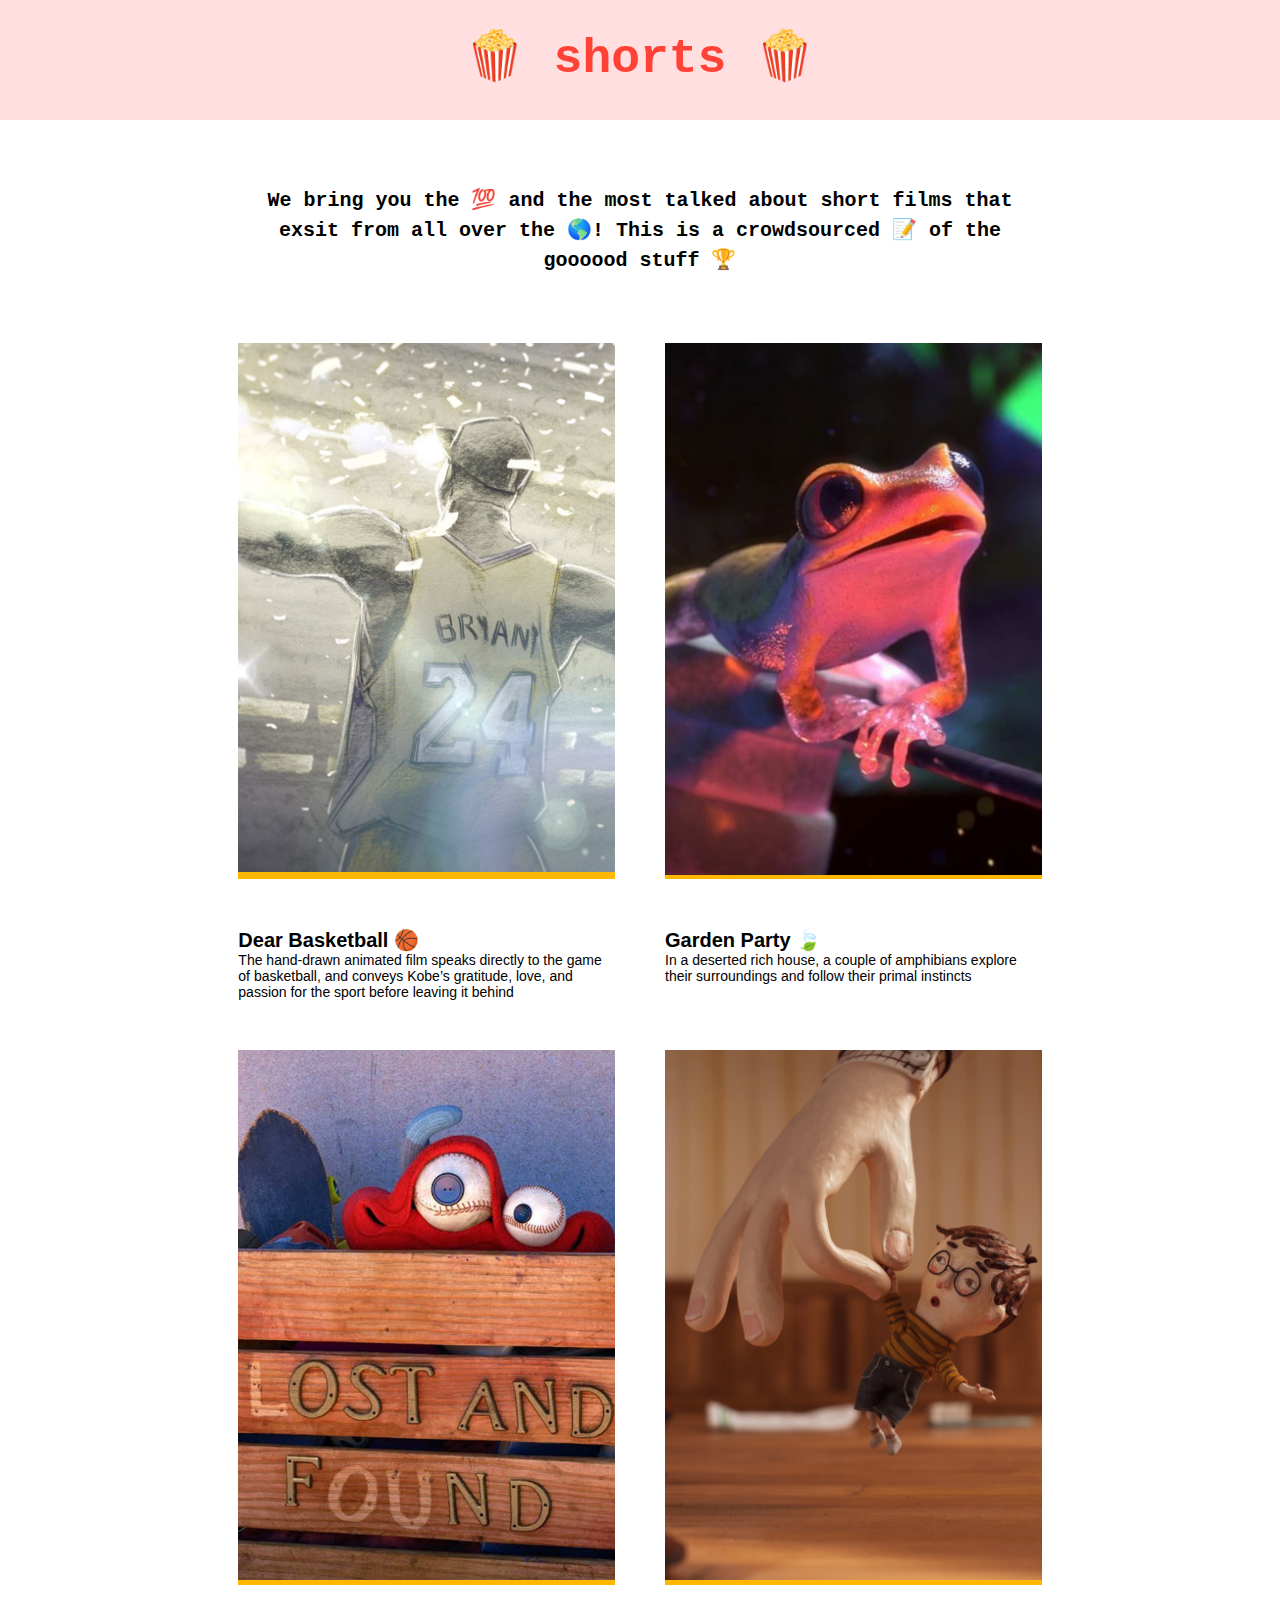
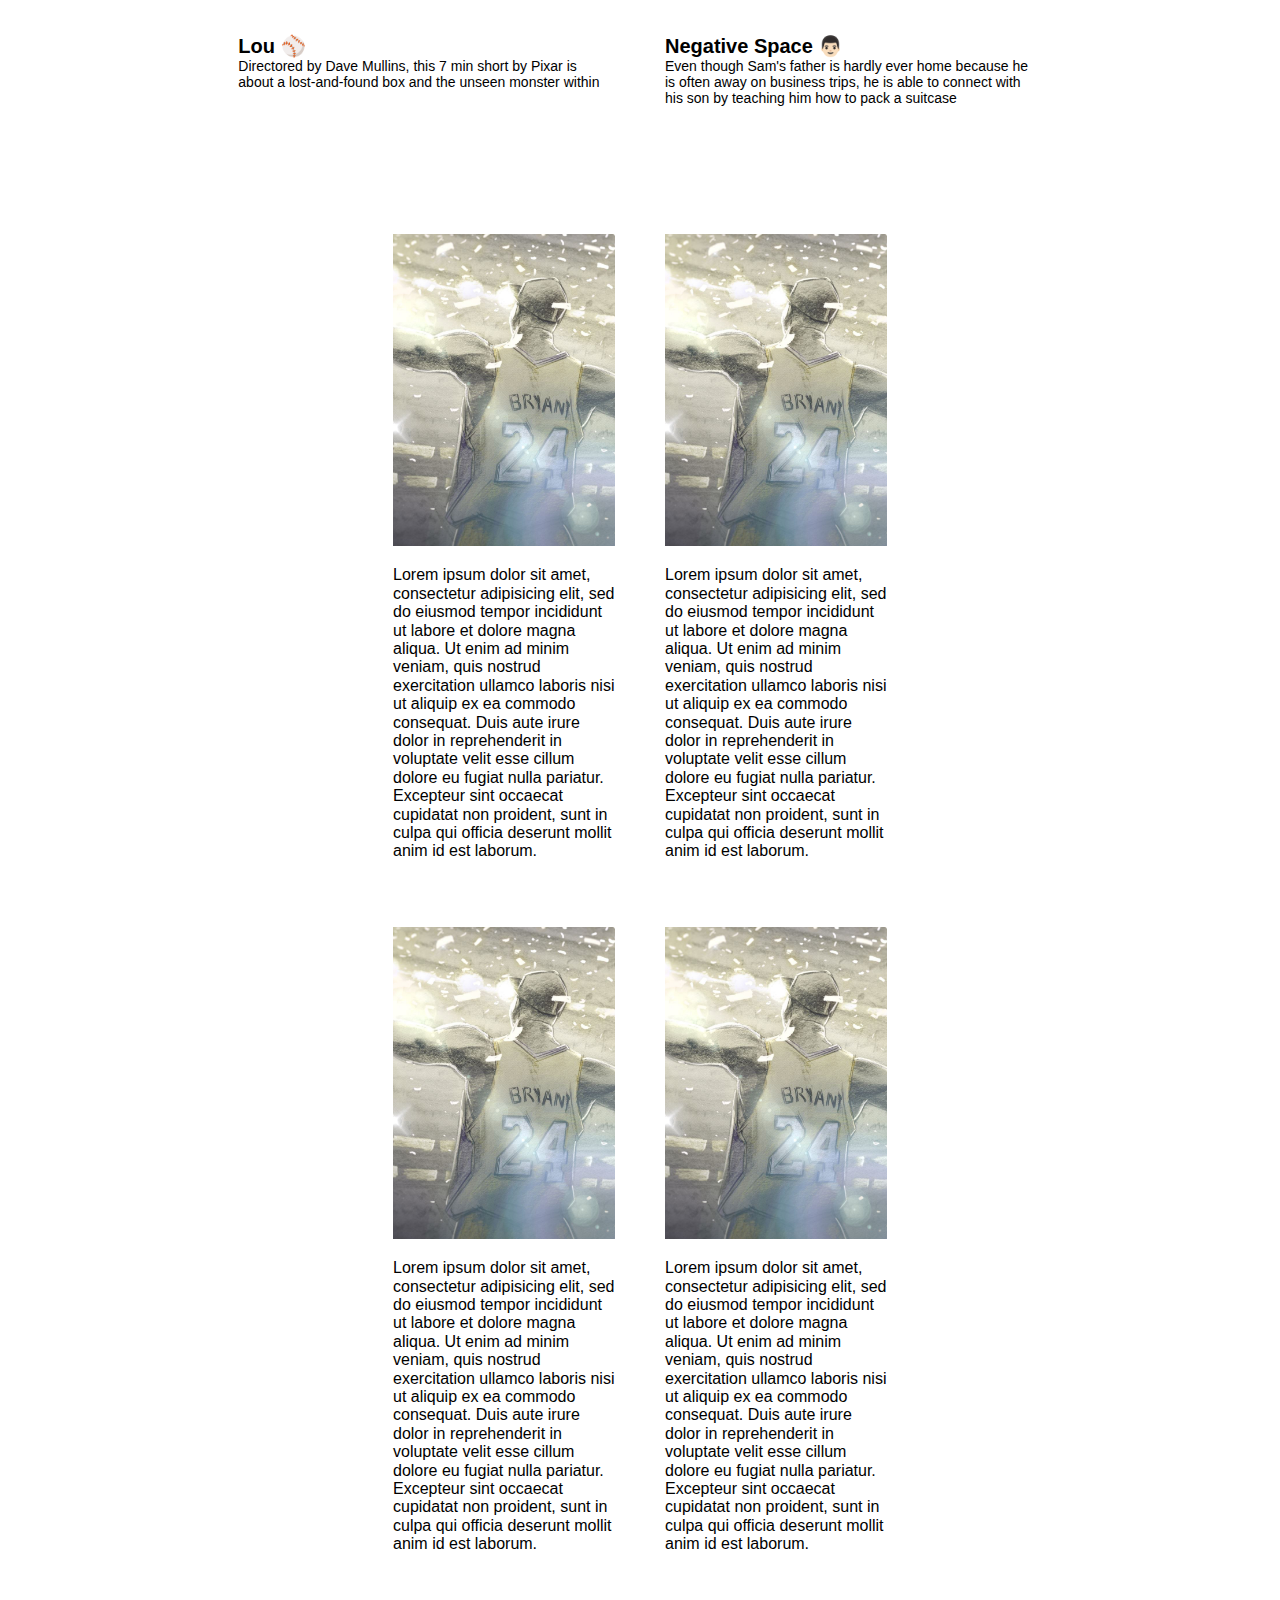
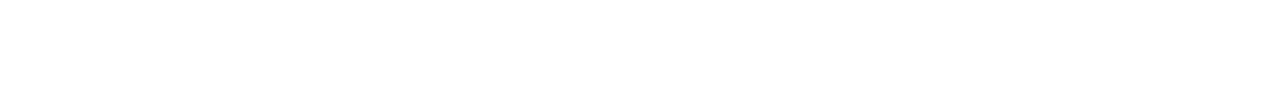
==== index.html @ a60f4f0e "Initial commit" ====
<!DOCTYPE html>
<html lang="en">

<head>
  <meta charset="UTF-8">
  <meta name="viewport" content="width=device-width, initial-scale=1.0">

  <!-- Set a page title -->
  <title>Starter Project</title>

  <!-- Site Styles -->
  <link rel="stylesheet" href="/css/tachyons.min.css">
  <link rel="stylesheet" href="/css/main.css">
</head>

<body>
  <div class="container1">
    <!-- Delete the example and start coding here! -->

    <!-- title -->
    <div class="item1">
      <h1 class="code f1 grow red">
      🍿 shorts 🍿</h1>
    </div>

    <!-- sub title -->
    <div class="item2">
      <h2 class="code f4 tc lh-1">
  We bring you the 💯 and the most talked about short films that exsit from all over the 🌎! This is a crowdsourced 📝 of the goooood stuff 🏆</h2>
    </div>

    <!-- picture1 -->
    <div class="item3 grow bg-gold">
      <img src="dear-basketball.jpg" alt="basketball">
    </div>

    <!-- picture2 -->
    <div class="item4 grow bg-gold">
      <img src="garden-party.jpg" alt="gardenparty">
    </div>

    <!-- text for picture1 -->
    <div class="item5">
      <h3 class="helvetica f4 ma0"> Dear Basketball 🏀 </h3>
      <h4 class="helvetica fw4 f6 ma0">
      The hand-drawn animated film speaks directly to the game of basketball, and conveys Kobe’s gratitude, love, and passion for the sport before leaving it behind </h4>
    </div>

    <!-- text for picture2 -->

    <div class="item6">
      <h3 class="helvetica f4 ma0"> Garden Party 🍃 </h3>
      <h4 class="helvetica fw4 f6 ma0">In a deserted rich house, a couple of amphibians explore their surroundings and follow their primal instincts</h4>
    </div>

    <!-- picture3 -->
    <div class="item7 grow bg-gold">
      <img src="lou.jpg" alt="lou">
    </div>

    <!-- picture4 -->
    <div class="item8 grow bg-gold">
      <img src="negative-space.jpg" alt="lou">
    </div>

    <!-- text for picture3 -->
    <div class="item9">
      <h3 class="helvetica f4 ma0"> Lou ⚾️ </h3>
      <h4 class="helvetica fw4 f6 ma0">Directored by Dave Mullins, this 7 min short by Pixar is about a lost-and-found box and the unseen monster within
    </h4>
    </div>

    <!-- text for picture4 -->
    <div class="item10">
      <h3 class="helvetica f4 ma0"> Negative Space 👨🏻</h3>
      <h4 class="helvetica fw4 f6 ma0">Even though Sam's father is hardly ever home because he is often away on business trips, he is able to connect with his son by teaching him how to pack a suitcase
    </h4>
    </div>



    <!-- <form>
      <div class="item7">
        <label for="name">Name:</label>
        <input type="text" id="name" name="user_name">
        <label for="mail">E-mail:</label>
        <input type="email" id="mail" name="user_mail">
        <label for="msg">Message:</label>
        <textarea id="msg" name="user_message"></textarea>
      </div>
    </form> -->
  </div>
  <div class="dangrid w-100 pa3 helvetica fw1 pa2-m pa6-l">
    <div>
      <img src="dear-basketball.jpg" alt="basketball">
      <p>Lorem ipsum dolor sit amet, consectetur adipisicing elit, sed do eiusmod tempor incididunt ut labore et dolore magna aliqua. Ut enim ad minim veniam, quis nostrud exercitation ullamco laboris nisi ut aliquip ex ea commodo consequat. Duis aute irure
        dolor in reprehenderit in voluptate velit esse cillum dolore eu fugiat nulla pariatur. Excepteur sint occaecat cupidatat non proident, sunt in culpa qui officia deserunt mollit anim id est laborum.</p>
    </div>
    <div>
      <img src="dear-basketball.jpg" alt="basketball">
      <p>Lorem ipsum dolor sit amet, consectetur adipisicing elit, sed do eiusmod tempor incididunt ut labore et dolore magna aliqua. Ut enim ad minim veniam, quis nostrud exercitation ullamco laboris nisi ut aliquip ex ea commodo consequat. Duis aute irure
        dolor in reprehenderit in voluptate velit esse cillum dolore eu fugiat nulla pariatur. Excepteur sint occaecat cupidatat non proident, sunt in culpa qui officia deserunt mollit anim id est laborum.</p>
    </div>
    <div>
      <img src="dear-basketball.jpg" alt="basketball">
      <p>Lorem ipsum dolor sit amet, consectetur adipisicing elit, sed do eiusmod tempor incididunt ut labore et dolore magna aliqua. Ut enim ad minim veniam, quis nostrud exercitation ullamco laboris nisi ut aliquip ex ea commodo consequat. Duis aute irure
        dolor in reprehenderit in voluptate velit esse cillum dolore eu fugiat nulla pariatur. Excepteur sint occaecat cupidatat non proident, sunt in culpa qui officia deserunt mollit anim id est laborum.</p>
    </div>
    <div>
      <img src="dear-basketball.jpg" alt="basketball">
      <p>Lorem ipsum dolor sit amet, consectetur adipisicing elit, sed do eiusmod tempor incididunt ut labore et dolore magna aliqua. Ut enim ad minim veniam, quis nostrud exercitation ullamco laboris nisi ut aliquip ex ea commodo consequat. Duis aute irure
        dolor in reprehenderit in voluptate velit esse cillum dolore eu fugiat nulla pariatur. Excepteur sint occaecat cupidatat non proident, sunt in culpa qui officia deserunt mollit anim id est laborum.</p>
    </div>
  </div>

  <!-- Site JavaScript -->
  <script src="/javascript/toggleClass.js" charset="utf-8"></script>
  <script src="/javascript/main.js" charset="utf-8"></script>
</body>

</html>
---- css/main.css ----
/* ========================================
 * CSS written here will override Tachyons
 * ======================================== */
/* @media (min-width: 600px) {
  .container1 {
    display: grid;
    grid-template-columns: 1fr 1fr;
    background-color: #f6fffe;
  } */

.container1 {
  display: grid;
  grid-template-columns: 0.5fr 1fr 1fr 0.5fr;
  grid-gap: 50px;
  background-color: #ffffff;
  /* @font-face {
    font-family: "Open Sans";
    src: url("/fonts/OpenSans-Regular-webfont.woff2") format("woff2"),
      url("/fonts/OpenSans-Regular-webfont.woff") format("woff");
  } */
}

.item1 {
  grid-column: 1 / -1;
  text-align: center;
  color: #0028ff;
  background-color: #ffdfdf;
}

.item2 {
  grid-column: 2 / -2;
  line-height: 1.5;
}
.item3 {
  grid-column: 2 / 2;
}
.item4 {
  grid-column: 3 / 3;
}

.item5 {
  grid-column: 2 / 2;
}

.item6 {
  grid-column: 3 / 3;
}
.item7 {
  grid-column: 2/ 2;
}
.item8 {
  grid-column: 3/3;
}
.item9 {
  grid-column: 2/2;
}
.item10 {
  grid-column: 3/3;
}

@media (min-width: 600px) {
  .dangrid {
    display: grid;
    grid-gap: 50px;
    grid-template-columns: 1fr 1fr;
    max-width: 750px;
    margin: 0 auto;
  }
}
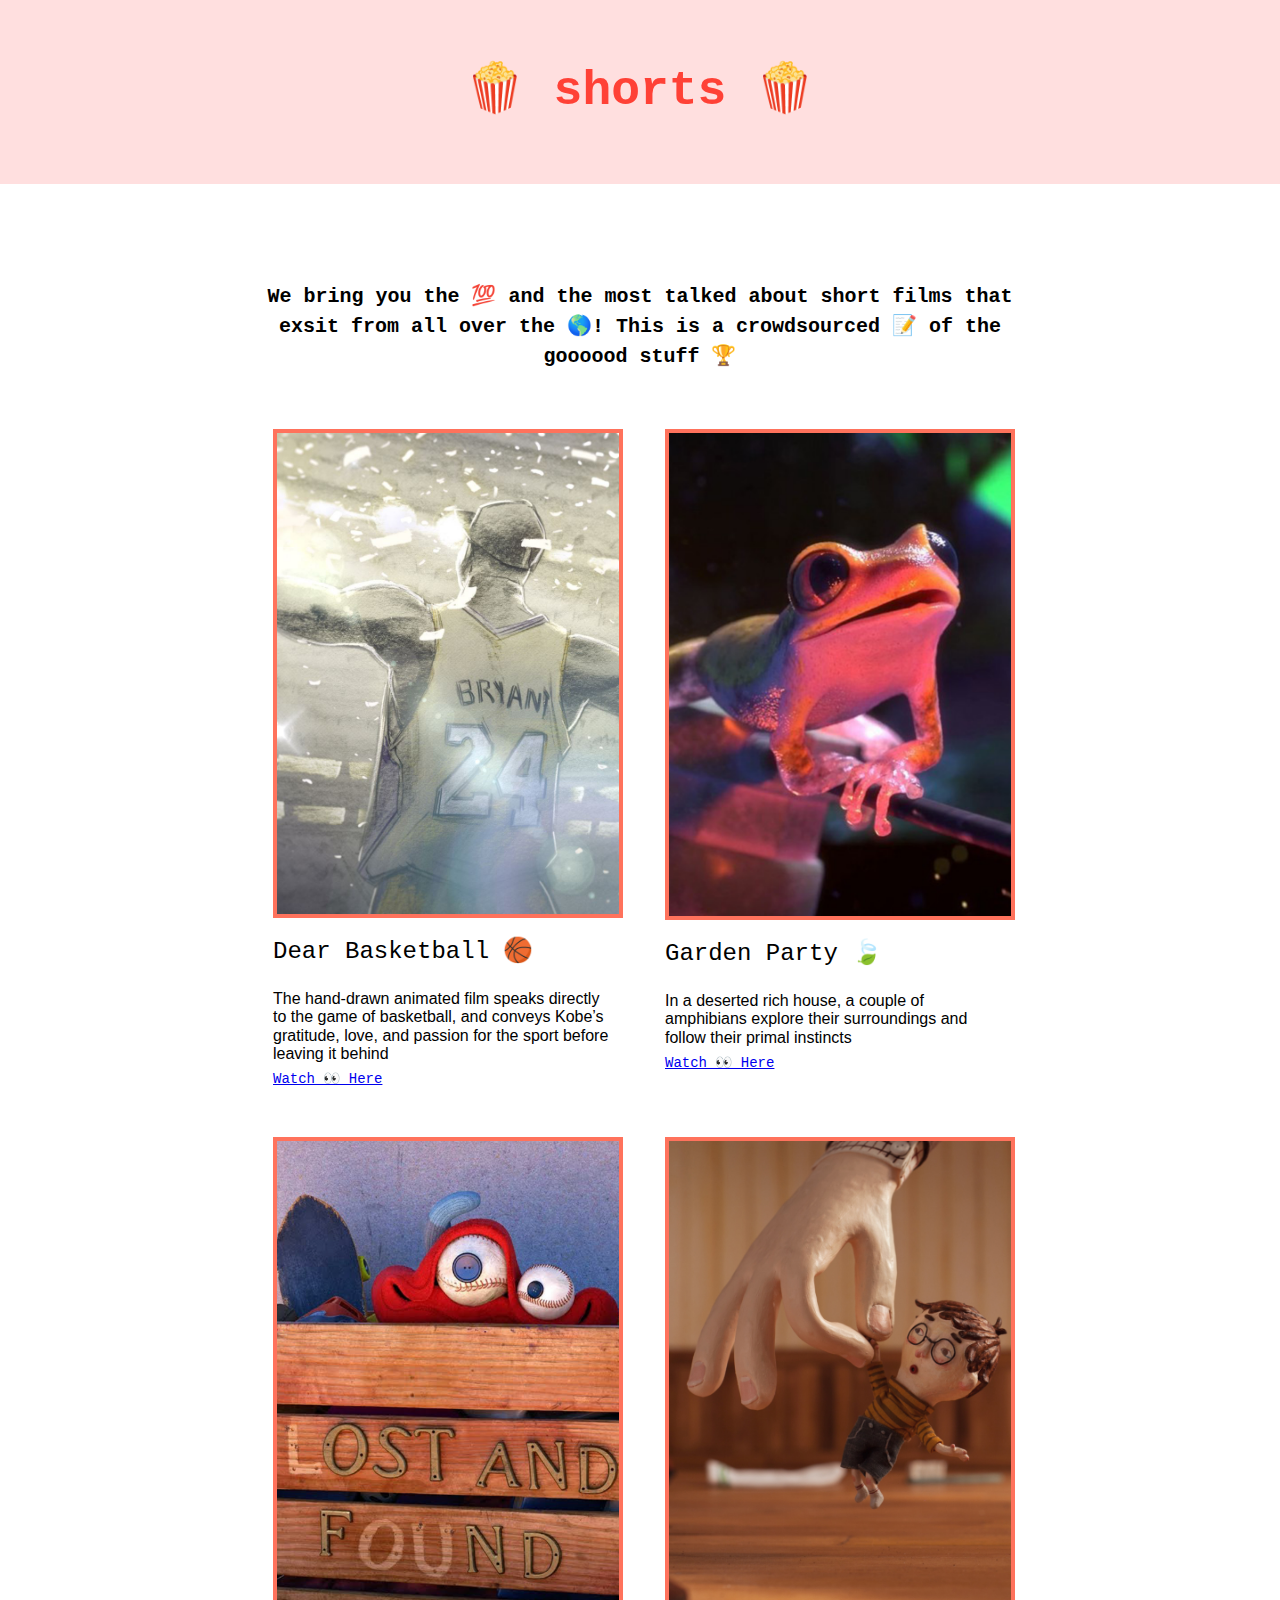
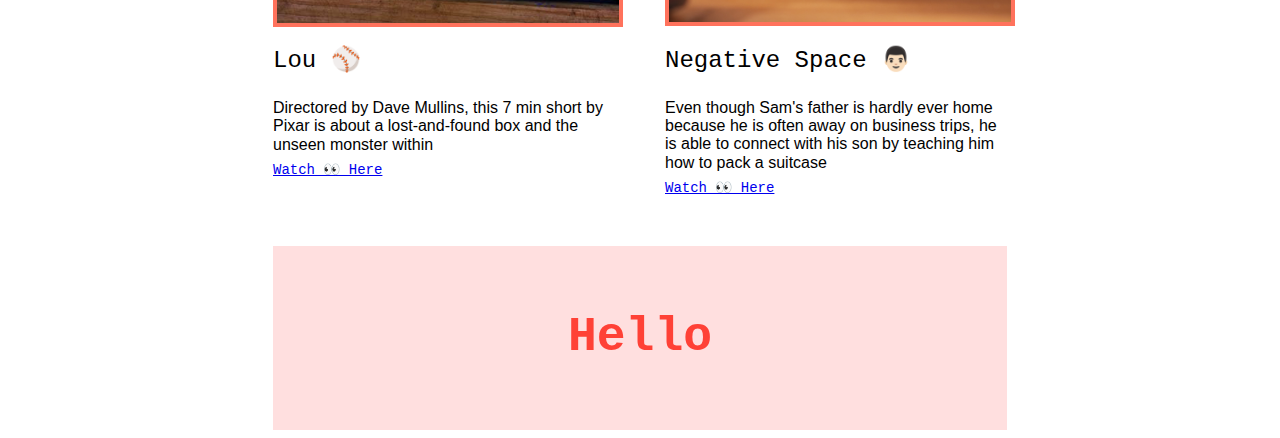
==== commit ea2b2490: "Changes" ====
--- a/index.html
+++ b/index.html
@@ -19,63 +19,63 @@
 
     <!-- title -->
     <div class="item1">
-      <h1 class="code f1 grow red">
+      <h1 class="code f1-l f2-m f3 pv4-l pv2-m pv2 grow red">
       🍿 shorts 🍿</h1>
     </div>
 
     <!-- sub title -->
     <div class="item2">
-      <h2 class="code f4 tc lh-1">
+      <h2 class="code f4-l f4-m f6 tc pv4 lh-1">
   We bring you the 💯 and the most talked about short films that exsit from all over the 🌎! This is a crowdsourced 📝 of the goooood stuff 🏆</h2>
     </div>
 
     <!-- picture1 -->
-    <div class="item3 grow bg-gold">
+    <!-- <div class="item3 grow bg-gold">
       <img src="dear-basketball.jpg" alt="basketball">
-    </div>
+    </div> -->
 
     <!-- picture2 -->
-    <div class="item4 grow bg-gold">
+    <!-- <div class="item4 grow bg-gold">
       <img src="garden-party.jpg" alt="gardenparty">
-    </div>
+    </div> -->
 
     <!-- text for picture1 -->
-    <div class="item5">
+    <!-- <div class="item5">
       <h3 class="helvetica f4 ma0"> Dear Basketball 🏀 </h3>
       <h4 class="helvetica fw4 f6 ma0">
       The hand-drawn animated film speaks directly to the game of basketball, and conveys Kobe’s gratitude, love, and passion for the sport before leaving it behind </h4>
-    </div>
+    </div> -->
 
     <!-- text for picture2 -->
 
-    <div class="item6">
+    <!-- <div class="item6">
       <h3 class="helvetica f4 ma0"> Garden Party 🍃 </h3>
       <h4 class="helvetica fw4 f6 ma0">In a deserted rich house, a couple of amphibians explore their surroundings and follow their primal instincts</h4>
-    </div>
+    </div> -->
 
     <!-- picture3 -->
-    <div class="item7 grow bg-gold">
+    <!-- <div class="item7 grow bg-gold">
       <img src="lou.jpg" alt="lou">
-    </div>
+    </div> -->
 
     <!-- picture4 -->
-    <div class="item8 grow bg-gold">
+    <!-- <div class="item8 grow bg-gold">
       <img src="negative-space.jpg" alt="lou">
-    </div>
+    </div> -->
 
     <!-- text for picture3 -->
-    <div class="item9">
+    <!-- <div class="item9">
       <h3 class="helvetica f4 ma0"> Lou ⚾️ </h3>
       <h4 class="helvetica fw4 f6 ma0">Directored by Dave Mullins, this 7 min short by Pixar is about a lost-and-found box and the unseen monster within
     </h4>
-    </div>
+    </div> -->
 
     <!-- text for picture4 -->
-    <div class="item10">
+    <!-- <div class="item10">
       <h3 class="helvetica f4 ma0"> Negative Space 👨🏻</h3>
       <h4 class="helvetica fw4 f6 ma0">Even though Sam's father is hardly ever home because he is often away on business trips, he is able to connect with his son by teaching him how to pack a suitcase
     </h4>
-    </div>
+    </div> -->
 
 
 
@@ -90,27 +90,38 @@
       </div>
     </form> -->
   </div>
-  <div class="dangrid w-100 pa3 helvetica fw1 pa2-m pa6-l">
+  <div class="dangrid pa2-m pa2-l">
     <div>
-      <img src="dear-basketball.jpg" alt="basketball">
-      <p>Lorem ipsum dolor sit amet, consectetur adipisicing elit, sed do eiusmod tempor incididunt ut labore et dolore magna aliqua. Ut enim ad minim veniam, quis nostrud exercitation ullamco laboris nisi ut aliquip ex ea commodo consequat. Duis aute irure
-        dolor in reprehenderit in voluptate velit esse cillum dolore eu fugiat nulla pariatur. Excepteur sint occaecat cupidatat non proident, sunt in culpa qui officia deserunt mollit anim id est laborum.</p>
+      <img class="grow ba bw2 b--light-red" src="dear-basketball.jpg" alt="basketball">
+      <h1 class="code fw5 f3-l f4-m f6"> Dear Basketball 🏀 </h1>
+      <p class="avenir next pv2-l pv4-m pv4 f5 fw4 ma0"> The hand-drawn animated film speaks directly to the game of basketball, and conveys Kobe’s gratitude, love, and passion for the sport before leaving it behind</p>
+      <h2 class="code fw5 f6 ma0 pb0-l pb0-m pb4"> <a href="https://www.go90.com/shows/dearbasketball"target="_blank">Watch 👀 Here</a> </h2>
     </div>
     <div>
-      <img src="dear-basketball.jpg" alt="basketball">
-      <p>Lorem ipsum dolor sit amet, consectetur adipisicing elit, sed do eiusmod tempor incididunt ut labore et dolore magna aliqua. Ut enim ad minim veniam, quis nostrud exercitation ullamco laboris nisi ut aliquip ex ea commodo consequat. Duis aute irure
-        dolor in reprehenderit in voluptate velit esse cillum dolore eu fugiat nulla pariatur. Excepteur sint occaecat cupidatat non proident, sunt in culpa qui officia deserunt mollit anim id est laborum.</p>
+      <img class="grow ba bw2 b--light-red" src="garden-party.jpg" alt="basketball">
+      <h1 class="code fw5 f3-l f4-m f6"> Garden Party 🍃 </h1>
+      <p class="avenir next pv2-l pv4-m pv4 f5 fw4 ma0"> In a deserted rich house, a couple of amphibians explore their surroundings and follow their primal instincts</p>
+      <h2 class="code fw5 f6 ma0 pb0-l pb0-m pb4"> <a href="sockshare.video/watch/gdV068xD-garden-party-2017.html"target="_blank">Watch 👀 Here</a> </h2>
     </div>
     <div>
-      <img src="dear-basketball.jpg" alt="basketball">
-      <p>Lorem ipsum dolor sit amet, consectetur adipisicing elit, sed do eiusmod tempor incididunt ut labore et dolore magna aliqua. Ut enim ad minim veniam, quis nostrud exercitation ullamco laboris nisi ut aliquip ex ea commodo consequat. Duis aute irure
-        dolor in reprehenderit in voluptate velit esse cillum dolore eu fugiat nulla pariatur. Excepteur sint occaecat cupidatat non proident, sunt in culpa qui officia deserunt mollit anim id est laborum.</p>
+      <img class="grow ba bw2 b--light-red" src="lou.jpg" alt="lou">
+      <h1 class="code fw3 f3-l f4-m f6"> Lou ⚾️ </h1>
+      <p class="avenir next pv2-l pv4-m pv4 f5 fw4 ma0">Directored by Dave Mullins, this 7 min short by Pixar is about a lost-and-found box and the unseen monster within</p>
+      <h2 class="code fw5 f6 ma0 pb0-l pb0-m pb4"> <a href="http://putlockers.tf/watch/LxREzYvO-lou.html"target="_blank">Watch 👀 Here</a> </h2>
     </div>
+
     <div>
-      <img src="dear-basketball.jpg" alt="basketball">
-      <p>Lorem ipsum dolor sit amet, consectetur adipisicing elit, sed do eiusmod tempor incididunt ut labore et dolore magna aliqua. Ut enim ad minim veniam, quis nostrud exercitation ullamco laboris nisi ut aliquip ex ea commodo consequat. Duis aute irure
-        dolor in reprehenderit in voluptate velit esse cillum dolore eu fugiat nulla pariatur. Excepteur sint occaecat cupidatat non proident, sunt in culpa qui officia deserunt mollit anim id est laborum.</p>
+      <img class="grow ba bw2 b--light-red" src="negative-space.jpg" alt="basketball">
+      <h1 class="code fw3 f3-l f4-m f6">Negative Space 👨🏻 </h1>
+      <p class="avenir next pv2-l pv4-m pv4 f5 ma0"> Even though Sam's father is hardly ever home because he is often away on business trips, he is able to connect with his son by teaching him how to pack a suitcase</p>
+      <h2 class="code fw5 f6 ma0 pb0-l pb0-m pb4"> <a href="http://sockshare.video/watch/gdV068xD-garden-party-2017.html"target="_blank">Watch 👀 Here</a></h2>
     </div>
+
+    <div class="item3">
+      <h1 class="code f1-l f2-m f3 pv4-l pv2-m pv2 grow tc red">
+        Hello </h1>
+    </div>
+
   </div>
 
   <!-- Site JavaScript -->
--- a/css/main.css
+++ b/css/main.css
@@ -14,8 +14,8 @@
   grid-gap: 50px;
   background-color: #ffffff;
   /* @font-face {
-    font-family: "Open Sans";
-    src: url("/fonts/OpenSans-Regular-webfont.woff2") format("woff2"),
+    font-family: "GT-Pressura-Mono-Regular";
+    src: url("GT-Pressura-Mono-Regular.OTF") format("woff2"),
       url("/fonts/OpenSans-Regular-webfont.woff") format("woff");
   } */
 }
@@ -32,9 +32,10 @@
   line-height: 1.5;
 }
 .item3 {
-  grid-column: 2 / 2;
+  grid-column: 1 / -1;
+  background-color: #ffdfdf;
 }
-.item4 {
+/* .item4 {
   grid-column: 3 / 3;
 }
 
@@ -56,7 +57,7 @@
 }
 .item10 {
   grid-column: 3/3;
-}
+} */
 
 @media (min-width: 600px) {
   .dangrid {
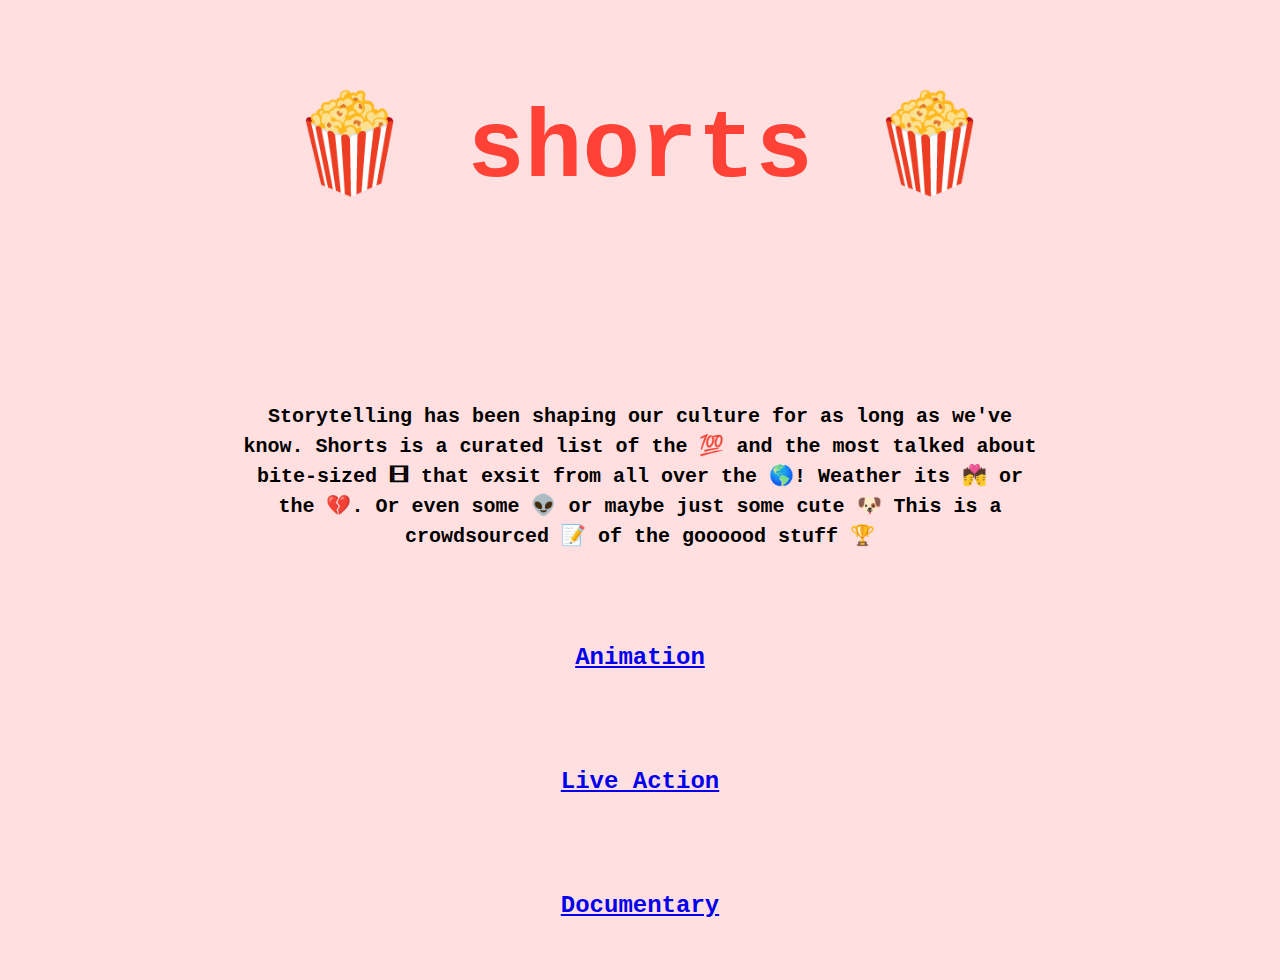
==== commit 9cd8b509: "More changes" ====
--- a/index.html
+++ b/index.html
@@ -19,114 +19,28 @@
 
     <!-- title -->
     <div class="item1">
-      <h1 class="code f1-l f2-m f3 pv4-l pv2-m pv2 grow red">
+      <h1 class="code f-headline-l f2-m f3 pv4-l pv2-m pv2 grow red">
       🍿 shorts 🍿</h1>
     </div>
 
     <!-- sub title -->
     <div class="item2">
-      <h2 class="code f4-l f4-m f6 tc pv4 lh-1">
-  We bring you the 💯 and the most talked about short films that exsit from all over the 🌎! This is a crowdsourced 📝 of the goooood stuff 🏆</h2>
+      <h2 class="code f4-l f4-m f6 tc pv4 lh-1"> Storytelling has been shaping our culture for as long as we've know. Shorts is a curated list of the 💯 and the most talked about bite-sized 🎞 that exsit from all over the 🌎! Weather its 💏 or the 💔. Or even some 👽 or maybe just some cute 🐶 This is a crowdsourced 📝 of the goooood stuff 🏆</h2>
+      <!-- <a href="main.html"><h3 class="code f3-l f4-m f6 tc pv4 lh-1">Enter</h3></a> -->
+      <a href="main.html"><h3 class="code f3-l f4-m f6 tc pv4 lh-1"> Animation</h3></a>
+      <a href="live-action.html"><h3 class="code f3-l f4-m f6 tc pv4 lh-1"> Live Action</h3></a>
+      <a href="documentary.html"><h3 class="code f3-l f4-m f6 tc pv4 lh-1"> Documentary</h3></a>
     </div>
 
-    <!-- picture1 -->
-    <!-- <div class="item3 grow bg-gold">
-      <img src="dear-basketball.jpg" alt="basketball">
-    </div> -->
-
-    <!-- picture2 -->
-    <!-- <div class="item4 grow bg-gold">
-      <img src="garden-party.jpg" alt="gardenparty">
-    </div> -->
-
-    <!-- text for picture1 -->
-    <!-- <div class="item5">
-      <h3 class="helvetica f4 ma0"> Dear Basketball 🏀 </h3>
-      <h4 class="helvetica fw4 f6 ma0">
-      The hand-drawn animated film speaks directly to the game of basketball, and conveys Kobe’s gratitude, love, and passion for the sport before leaving it behind </h4>
-    </div> -->
-
-    <!-- text for picture2 -->
-
-    <!-- <div class="item6">
-      <h3 class="helvetica f4 ma0"> Garden Party 🍃 </h3>
-      <h4 class="helvetica fw4 f6 ma0">In a deserted rich house, a couple of amphibians explore their surroundings and follow their primal instincts</h4>
-    </div> -->
-
-    <!-- picture3 -->
-    <!-- <div class="item7 grow bg-gold">
-      <img src="lou.jpg" alt="lou">
-    </div> -->
-
-    <!-- picture4 -->
-    <!-- <div class="item8 grow bg-gold">
-      <img src="negative-space.jpg" alt="lou">
-    </div> -->
-
-    <!-- text for picture3 -->
-    <!-- <div class="item9">
-      <h3 class="helvetica f4 ma0"> Lou ⚾️ </h3>
-      <h4 class="helvetica fw4 f6 ma0">Directored by Dave Mullins, this 7 min short by Pixar is about a lost-and-found box and the unseen monster within
-    </h4>
-    </div> -->
-
-    <!-- text for picture4 -->
-    <!-- <div class="item10">
-      <h3 class="helvetica f4 ma0"> Negative Space 👨🏻</h3>
-      <h4 class="helvetica fw4 f6 ma0">Even though Sam's father is hardly ever home because he is often away on business trips, he is able to connect with his son by teaching him how to pack a suitcase
-    </h4>
+    <!-- <div class="item3">
+      <h1 class="code f6 pv4-l pv2-m pv2 grow tc red">
+        Also Watch </h1>
     </div> -->
 
 
-
-    <!-- <form>
-      <div class="item7">
-        <label for="name">Name:</label>
-        <input type="text" id="name" name="user_name">
-        <label for="mail">E-mail:</label>
-        <input type="email" id="mail" name="user_mail">
-        <label for="msg">Message:</label>
-        <textarea id="msg" name="user_message"></textarea>
-      </div>
-    </form> -->
-  </div>
-  <div class="dangrid pa2-m pa2-l">
-    <div>
-      <img class="grow ba bw2 b--light-red" src="dear-basketball.jpg" alt="basketball">
-      <h1 class="code fw5 f3-l f4-m f6"> Dear Basketball 🏀 </h1>
-      <p class="avenir next pv2-l pv4-m pv4 f5 fw4 ma0"> The hand-drawn animated film speaks directly to the game of basketball, and conveys Kobe’s gratitude, love, and passion for the sport before leaving it behind</p>
-      <h2 class="code fw5 f6 ma0 pb0-l pb0-m pb4"> <a href="https://www.go90.com/shows/dearbasketball"target="_blank">Watch 👀 Here</a> </h2>
-    </div>
-    <div>
-      <img class="grow ba bw2 b--light-red" src="garden-party.jpg" alt="basketball">
-      <h1 class="code fw5 f3-l f4-m f6"> Garden Party 🍃 </h1>
-      <p class="avenir next pv2-l pv4-m pv4 f5 fw4 ma0"> In a deserted rich house, a couple of amphibians explore their surroundings and follow their primal instincts</p>
-      <h2 class="code fw5 f6 ma0 pb0-l pb0-m pb4"> <a href="sockshare.video/watch/gdV068xD-garden-party-2017.html"target="_blank">Watch 👀 Here</a> </h2>
-    </div>
-    <div>
-      <img class="grow ba bw2 b--light-red" src="lou.jpg" alt="lou">
-      <h1 class="code fw3 f3-l f4-m f6"> Lou ⚾️ </h1>
-      <p class="avenir next pv2-l pv4-m pv4 f5 fw4 ma0">Directored by Dave Mullins, this 7 min short by Pixar is about a lost-and-found box and the unseen monster within</p>
-      <h2 class="code fw5 f6 ma0 pb0-l pb0-m pb4"> <a href="http://putlockers.tf/watch/LxREzYvO-lou.html"target="_blank">Watch 👀 Here</a> </h2>
-    </div>
-
-    <div>
-      <img class="grow ba bw2 b--light-red" src="negative-space.jpg" alt="basketball">
-      <h1 class="code fw3 f3-l f4-m f6">Negative Space 👨🏻 </h1>
-      <p class="avenir next pv2-l pv4-m pv4 f5 ma0"> Even though Sam's father is hardly ever home because he is often away on business trips, he is able to connect with his son by teaching him how to pack a suitcase</p>
-      <h2 class="code fw5 f6 ma0 pb0-l pb0-m pb4"> <a href="http://sockshare.video/watch/gdV068xD-garden-party-2017.html"target="_blank">Watch 👀 Here</a></h2>
-    </div>
-
-    <div class="item3">
-      <h1 class="code f1-l f2-m f3 pv4-l pv2-m pv2 grow tc red">
-        Hello </h1>
-    </div>
-
-  </div>
-
-  <!-- Site JavaScript -->
-  <script src="/javascript/toggleClass.js" charset="utf-8"></script>
-  <script src="/javascript/main.js" charset="utf-8"></script>
+    <!-- Site JavaScript -->
+    <script src="/javascript/toggleClass.js" charset="utf-8"></script>
+    <script src="/javascript/main.js" charset="utf-8"></script>
 </body>
 
 </html>--- a/css/main.css
+++ b/css/main.css
@@ -12,7 +12,9 @@
   display: grid;
   grid-template-columns: 0.5fr 1fr 1fr 0.5fr;
   grid-gap: 50px;
-  background-color: #ffffff;
+  background-color: #ffdfdf;
+  /* padding-bottom: 20px; */
+
   /* @font-face {
     font-family: "GT-Pressura-Mono-Regular";
     src: url("GT-Pressura-Mono-Regular.OTF") format("woff2"),
@@ -24,7 +26,7 @@
   grid-column: 1 / -1;
   text-align: center;
   color: #0028ff;
-  background-color: #ffdfdf;
+  /* background-color: #ffdfdf; */
 }
 
 .item2 {
@@ -33,7 +35,7 @@
 }
 .item3 {
   grid-column: 1 / -1;
-  background-color: #ffdfdf;
+  /* background-color: #ffdfdf; */
 }
 /* .item4 {
   grid-column: 3 / 3;
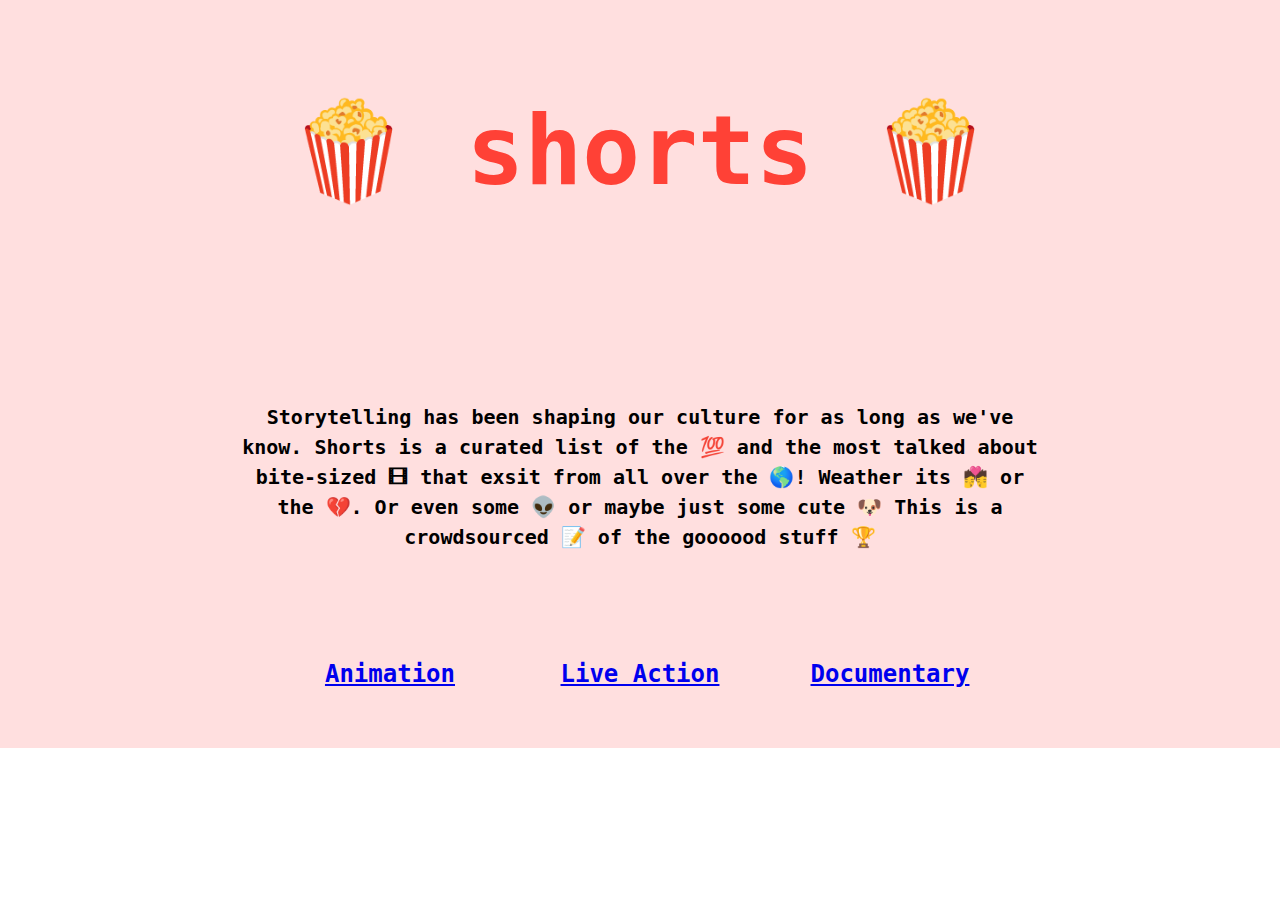
==== commit 36f930da: "Added another grid" ====
--- a/index.html
+++ b/index.html
@@ -27,9 +27,11 @@
     <div class="item2">
       <h2 class="code f4-l f4-m f6 tc pv4 lh-1"> Storytelling has been shaping our culture for as long as we've know. Shorts is a curated list of the 💯 and the most talked about bite-sized 🎞 that exsit from all over the 🌎! Weather its 💏 or the 💔. Or even some 👽 or maybe just some cute 🐶 This is a crowdsourced 📝 of the goooood stuff 🏆</h2>
       <!-- <a href="main.html"><h3 class="code f3-l f4-m f6 tc pv4 lh-1">Enter</h3></a> -->
-      <a href="main.html"><h3 class="code f3-l f4-m f6 tc pv4 lh-1"> Animation</h3></a>
-      <a href="live-action.html"><h3 class="code f3-l f4-m f6 tc pv4 lh-1"> Live Action</h3></a>
-      <a href="documentary.html"><h3 class="code f3-l f4-m f6 tc pv4 lh-1"> Documentary</h3></a>
+      <div class="grid-3">
+        <a href="main.html"><h3 class="code f3-l f4-m f6 tc pv4"> Animation</h3></a>
+        <a href="live-action.html"><h3 class="code f3-l f4-m f6 tc pv4"> Live Action</h3></a>
+        <a href="documentary.html"><h3 class="code f3-l f4-m f6 tc pv4"> Documentary</h3></a>
+      </div>
     </div>
 
     <!-- <div class="item3">
--- a/css/main.css
+++ b/css/main.css
@@ -7,6 +7,15 @@
     grid-template-columns: 1fr 1fr;
     background-color: #f6fffe;
   } */
+
+@media (min-width: 600px) {
+  .grid-3 {
+    display: grid;
+    grid-template-columns: repeat(3, 1fr);
+    max-width: 750px;
+    margin: 0 auto;
+  }
+}
 
 .container1 {
   display: grid;
